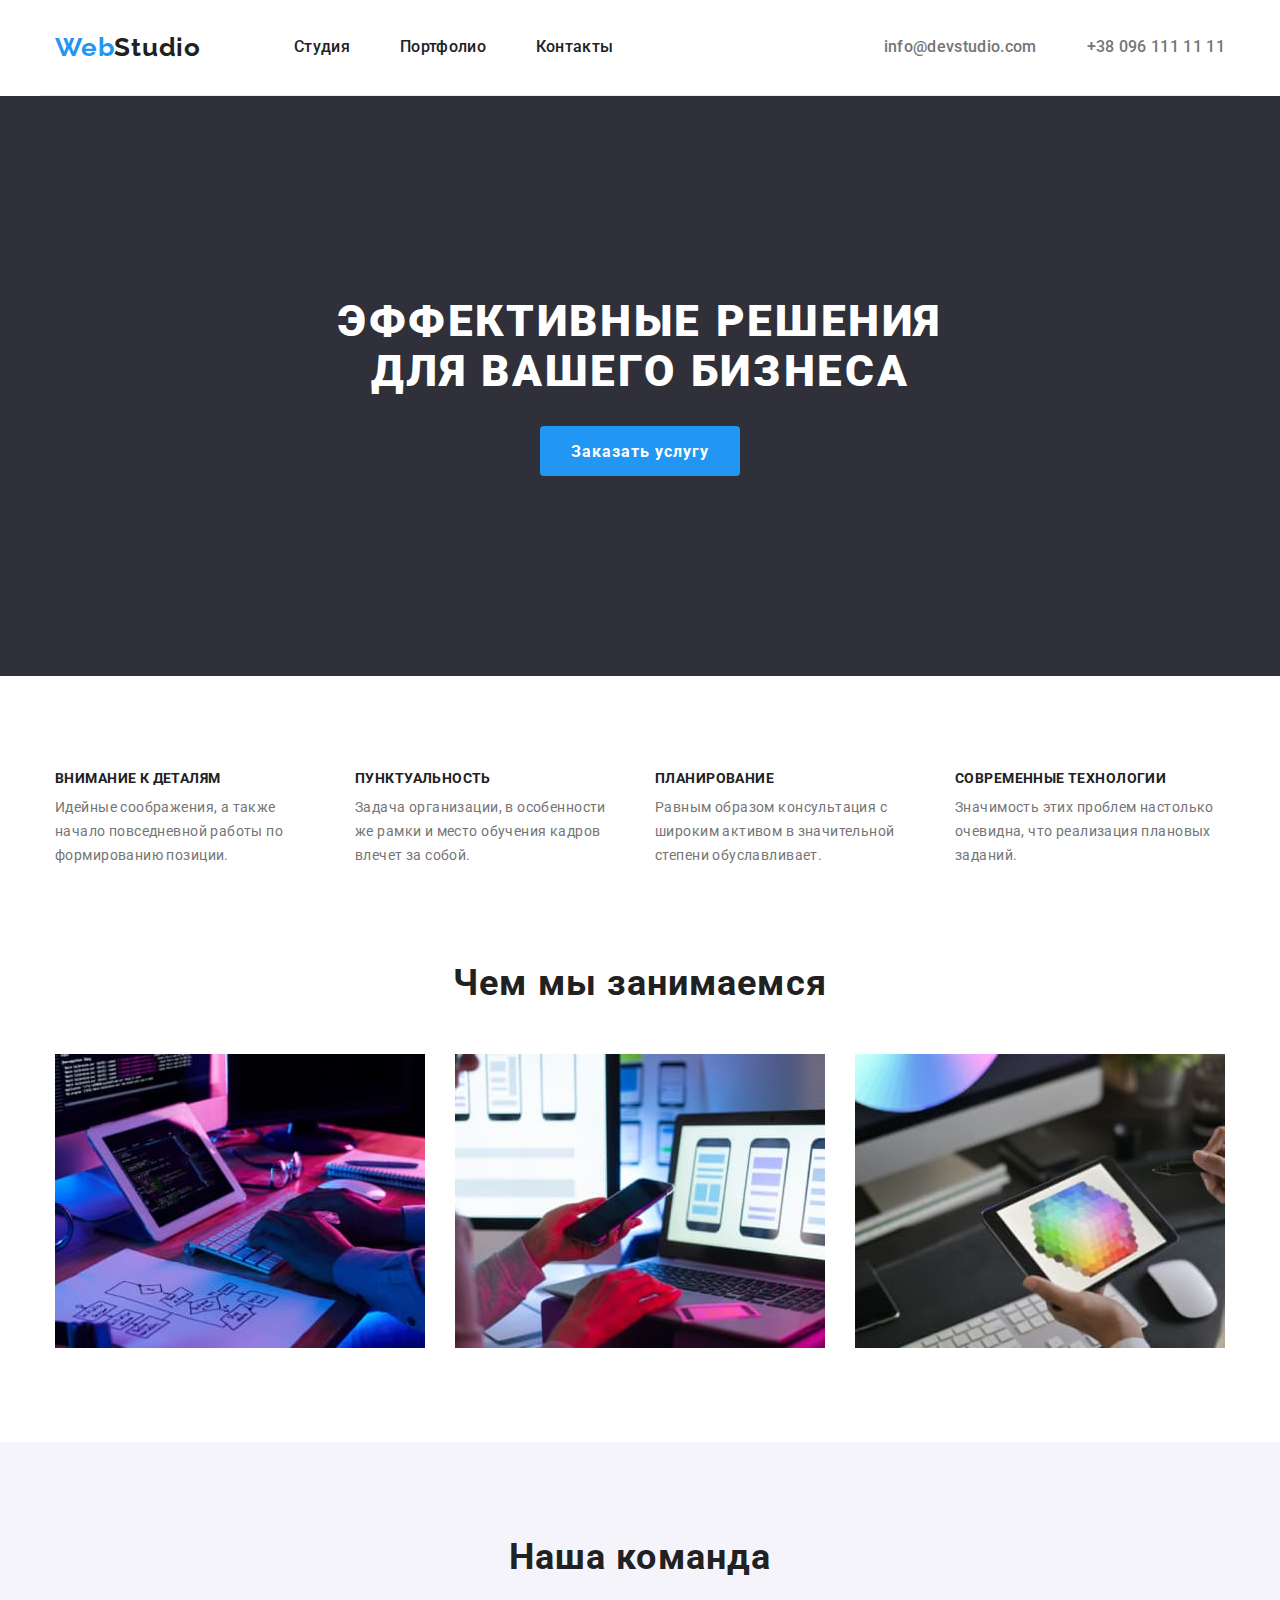
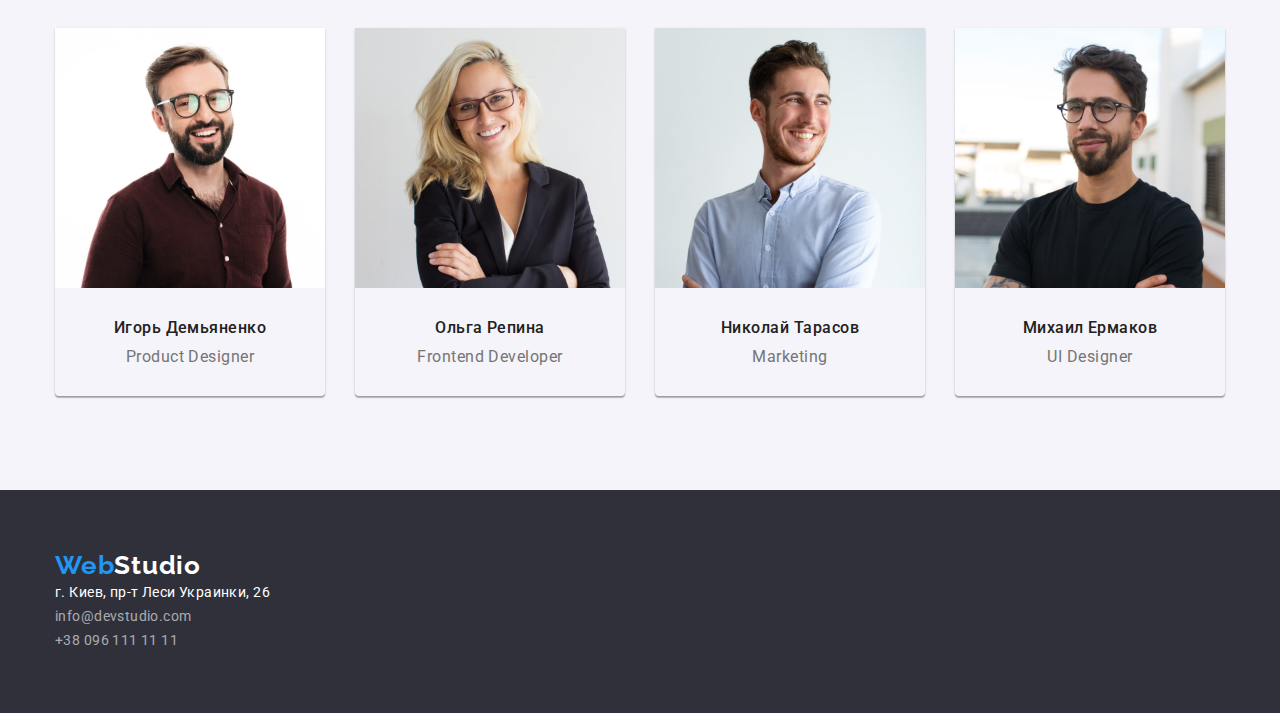
==== index.html @ 323608a8 "Initial commit" ====
<!DOCTYPE html>
<html lang="ru">
<head>
    <meta charset="UTF-8">
    <meta http-equiv="X-UA-Compatible" content="IE=edge">
    <meta name="viewport" content="width=device-width, initial-scale=1.0">
    <title>WebStudio</title>
    <!-- Fonts start -->
    <link rel="preconnect" href="https://fonts.googleapis.com">
    <link rel="preconnect" href="https://fonts.gstatic.com" crossorigin>
    <link href="https://fonts.googleapis.com/css2?family=Raleway:wght@700&family=Roboto:wght@400;500;700;900&display=swap"
    rel="stylesheet">
    <!-- Fonts end -->

    <!-- Normalize styles start -->
    <link rel="stylesheet" href="https://cdnjs.cloudflare.com/ajax/libs/modern-normalize/1.1.0/modern-normalize.min.css">
    <!-- Normalize styles end -->

    <!-- custom styles start -->
    <link rel="stylesheet" href="./css/styles.css">
    <!-- custom styles end -->
</head>
<body>
    <!-- Секція хедер -->
    <header class="page-header">
        <!-- Основна навігація по сайту -->
        <div class="header-container container">
            <nav class="header-nav">
                <a class="header-logo logo" href="" lang="en">Web<span class="header-logo-span">Studio</span></a>
                <ul class="header-list list">
                    <li class="header-list-item"><a class="header-link link" href="">Студия</a></li>
                    <li class="header-list-item"><a class="header-link link" href="./portfolio.html">Портфолио</a></li>
                    <li class="header-list-item"><a class="header-link link" href="">Контакты</a></li>
                </ul>
            </nav>
            <!-- Контактні дані -->
                <ul class="header-contact-list list">
                    <li class="header-contact-list-item"><a class="header-contact-link link" href="mailto:info@devstudio.com" lang="en">info@devstudio.com</a></li>
                    <li class="header-contact-list-item"><a class="header-contact-link link" href="tel:+380961111111">+38 096 111 11 11</a></li>
                </ul>
        </div>
    </header>

    <!-- Блок унікального контенту на сторінці -->
    <main>
        <!-- Секція герой -->
        <section class="hero">
            <div class="hero-container container">
                <h1 class="hero-title">Эффективные решения для вашего бизнеса</h1>
                <button class="hero-btn btn" type="button">Заказать услугу</button>
            </div>
        </section>
        <!-- Переваги -->
        <section class="benefits">
            <div class="benefits-container container">
                <h2 hidden>Преимущества</h2>
                <ul class="benefits-list benefits-set list">
                    <li class="benefits-list-item benefits-set-item">
                        <h3 class="benefits-list-item-title">Внимание к деталям</h3>
                        <p class="benefits-list-item-text">Идейные соображения, а также начало повседневной работы по формированию позиции.</p>
                    </li>
                    <li class="benefits-list-item benefits-set-item">
                        <h3 class="benefits-list-item-title">Пунктуальность</h3>
                        <p class="benefits-list-item-text">Задача организации, в особенности же рамки и место обучения кадров влечет за собой.</p>
                    </li>
                    <li class="benefits-list-item benefits-set-item">
                        <h3 class="benefits-list-item-title">Планирование</h3>
                        <p class="benefits-list-item-text">Равным образом консультация с широким активом в значительной степени обуславливает.</p>
                    </li>
                    <li class="benefits-list-item benefits-set-item"> 
                        <h3 class="benefits-list-item-title">Современные технологии</h3>
                        <p class="benefits-list-item-text">Значимость этих проблем настолько очевидна, что реализация плановых заданий.</p>
                    </li>
                </ul>
            </div>
        </section>
        <!-- Чим ми займаємось -->
        <section class="practice">
            <div class="practice-container container">
                <h2 class="practice-title section-title">Чем мы занимаемся</h2>
                <ul class="practice-list list">
                    <li class="practice-list-item"><img src="./images/hw-1/img-5.jpg" alt="Hands on the keyboard in front of the monitor" width="370" height="294"></li>
                    <li class="practice-list-item"><img src="./images/hw-1/img-2-2.jpg" alt="Hands near laptop with mobile phone in one hand" width="370" height="294"></li>
                    <li class="practice-list-item"><img src="./images/hw-1/img-3-2.jpg" alt="Tablet in hands" width="370" height="294"></li>
                </ul>
            </div>
        </section>
        <!-- Наша команда -->
        <section class="team">
            <div class="team-container container">
                <h2 class="team-title section-title">Наша команда</h2>
                <ul class="team-list team-set list">
                    <li class="team-list-item team-set-item">
                        <img src="./images/hw-1/img.jpg" alt="Игорь Демьяненко" width="270" height="260">
                        <h3 class="team-list-item-title">Игорь Демьяненко</h3>
                        <p class="team-list-item-text" lang="en">Product Designer</p>
                        <ul hidden>
                            <li><a href="" target="_blank" rel="noopener noreferrer" aria-label="instagram">Instagram</a></li>
                            <li><a href="" target="_blank" rel="noopener noreferrer" aria-label="twitter">Twitter</a></li>
                            <li><a href="" target="_blank" rel="noopener noreferrer" aria-label="facebook">Facebook</a></li>
                            <li><a href="" target="_blank" rel="noopener noreferrer" aria-label="linkedin">Linkedin</a></li>
                        </ul>
                    </li>
                    <li class="team-list-item team-set-item">
                        <img src="./images/hw-1/img-2.jpg" alt="Ольга Репина" width="270" height="260">
                        <h3 class="team-list-item-title">Ольга Репина</h3>
                        <p class="team-list-item-text" lang="en">Frontend Developer</p>
                        <ul hidden>
                            <li><a href="" target="_blank" rel="noopener noreferrer" aria-label="instagram">Instagram</a></li>
                            <li><a href="" target="_blank" rel="noopener noreferrer" aria-label="twitter">Twitter</a></li>
                            <li><a href="" target="_blank" rel="noopener noreferrer" aria-label="facebook">Facebook</a></li>
                            <li><a href="" target="_blank" rel="noopener noreferrer" aria-label="linkedin">Linkedin</a></li>
                        </ul>
                    </li>
                    <li class="team-list-item team-set-item">
                        <img src="./images/hw-1/img-3.jpg" alt="Николай Тарасов" width="270" height="260">
                        <h3 class="team-list-item-title">Николай Тарасов</h3>
                        <p class="team-list-item-text" lang="en">Marketing</p>
                        <ul hidden>
                            <li><a href="" target="_blank" rel="noopener noreferrer" aria-label="instagram">Instagram</a></li>
                            <li><a href="" target="_blank" rel="noopener noreferrer" aria-label="twitter">Twitter</a></li>
                            <li><a href="" target="_blank" rel="noopener noreferrer" aria-label="facebook">Facebook</a></li>
                            <li><a href="" target="_blank" rel="noopener noreferrer" aria-label="linkedin">Linkedin</a></li>
                        </ul>
                    </li>
                    <li class="team-list-item team-set-item">
                        <img src="./images/hw-1/img-4.jpg" alt="Михаил Ермаков" width="270" height="260">
                        <h3 class="team-list-item-title">Михаил Ермаков</h3>
                        <p class="team-list-item-text" lang="en">UI Designer</p>
                        <ul hidden>
                            <li><a href="" target="_blank" rel="noopener noreferrer" aria-label="instagram">Instagram</a></li>
                            <li><a href="" target="_blank" rel="noopener noreferrer" aria-label="twitter">Twitter</a></li>
                            <li><a href="" target="_blank" rel="noopener noreferrer" aria-label="facebook">Facebook</a></li>
                            <li><a href="" target="_blank" rel="noopener noreferrer" aria-label="linkedin">Linkedin</a></li>
                        </ul>
                    </li>
                </ul>
            </div>
        </section>
    </main>
    <!--Секція футер-->
    <footer class="footer">
        <div class="footer-container container">
            <a class="footer-logo logo" href="" lang="en">Web<span class="footer-logo-span">Studio</span></a>
            <address class="footer-address">
                <ul class="footer-address-list list">
                    <li class="footer-address-list-item"><a class="footer-address-link link">г. Киев, пр-т Леси Украинки, 26</a></li>
                    <li class="footer-address-list-item"><a class="footer-link link" href="mailto:info@devstudio.com" lang="en">info@devstudio.com</a></li>
                    <li class="footer-address-list-item"><a class="footer-link link" href="tel:+380961111111">+38 096 111 11 11</a></li>
                </ul>
            </address>
        </div>
    </footer>
</body>
</html>
---- css/styles.css ----
:root {
    /* fonts */
        --main-font: "Roboto";
        --secondary-font: "Raleway";
    /* text colors */
        --accent-txt-cl: #2196F3;
        --secondary-accent-txt-cl: #FFFFFF;
        --main-txt-cl: #212121;
        --secondary-txt-cl: #757575;
    /* bg-colors */
        --main-bg-cl: #FFFFFF;
        --secondary-bg-cl: #2F303A;
        --accent-bg-cl: #2196F3;
        --secondary-accent-bg-cl: #F5F4FA;
    /* others */
        --portfolio-items: 3;
        --portfolio-gap: 30px;
        --team-items: 4;
        --team-gap: 30px;
        --benefits-items: 4;
        --benefits-gap: 30px;
}

/* reset */
h1,
h2,
h3,
h4,
p {
    margin: 0;
}

img {
    display: block;
    max-width: 100%;
    height: auto;
}

/* body */
body {
    font-family: var(--main-font), sans-serif;
    color: var(--main-txt-cl);
    margin: 0;
}

.container {
    width: 1200px;
    padding-left: 15px;
    padding-right: 15px;
    margin-left: auto;
    margin-right: auto;
}

.section {
    padding-top: 94px;
    padding-bottom: 94px;
}

/* lists */
.list {
    list-style-type: none;
    text-decoration: none;
    margin: 0;
    padding: 0;
}

/* links */
.link {
    text-decoration: none;
}

/* buttons */
.btn {
    cursor: pointer;
}

/* section titles */
.section-title {
    font-weight: 700;
    font-size: 36px;
    line-height: 1.17;
    text-align: center;
    letter-spacing: 0.03em;
    color: var(--main-txt-cl);
}

/* header */
.page-header {
    background-color: var(--main-bg-cl)
}

.header-container {
    display: flex;
    justify-content: space-between;
    flex-direction: row;
    align-items: center;
    border-bottom: 1px solid #ECECEC;
}

.header-nav {
    display: flex;
    flex-direction: row;
    align-items: center;
    padding-top: 32px;
    padding-bottom: 32px;
}

.header-logo {
    margin-right: 93px;
}

.logo {
    font-family: var(--secondary-font);
    font-weight: 700;
    font-size: 26px;
    line-height: 1.19;
    letter-spacing: 0.03em;
    color: var(--accent-txt-cl);
    text-decoration: none;
}

.header-logo-span {
    color: var(--main-txt-cl);
    text-decoration: none;
}

.header-list {
    display: flex;
    flex-direction: row;
    align-items: center;
}

.header-list, .list {}

.header-list-item {
    margin-right: 50px;
}

.header-list-item:last-child {
    margin-right: 0;
}

.header-link {
    width: 122px;
    height: 16px;
    left: 1263px;
    top: 32px;
    font-weight: 500;
    line-height: 1.14;
    letter-spacing: 0.02em;
    color: var(--main-txt-cl);
}

     
.header-link:hover,
.header-link:focus {
    color: var(--accent-txt-cl);
}

.header-contact-list {
    display: flex;
    flex-direction: row;
    align-items: center;
}

.header-contact-list, .list {}

.header-contact-link {
    width: 122px;
    height: 16px;
    left: 1263px;
    top: 32px;
    font-weight: 500;
    line-height: 1.14;
    letter-spacing: 0.02em;
    color: var(--secondary-txt-cl);
}

.header-contact-link:hover,
.header-contact-link:focus {
    color: var(--accent-txt-cl);
}

.header-contact-list-item:not(:last-child) {
    margin-right: 50px;
}

/* hero*/
.hero {
    background-color: var(--secondary-bg-cl);
}

.hero-container {
    display: flex;
    justify-content: center;
    align-items: center;
    flex-direction: column;
    padding-top: 200px;
    padding-bottom: 200px;
}

.hero-title {
    width: 696px;
    font-weight: 900;
    font-size: 44px;
    line-height: 1.14;
    text-align: center;
    letter-spacing: 0.06em;
    text-transform: uppercase;
    color: var(--secondary-accent-txt-cl);
    margin-bottom: 30px;
}

.hero-btn {
    font-weight: 700;
    font-size: 16px;
    line-height: 1.19;
    letter-spacing: 0.06em;
    text-align: center;
    color: var(--secondary-accent-txt-cl);
    background-color: var(--accent-bg-cl);
    width: 200px;
    height: 50px;
    border: none;
    border-radius: 4px;
}

.hero-btn:hover,
.hero-btn:focus {
    background-color: #188CE8;
}

/* benefits */
.benefits-list {
    display: flex;
    justify-content: space-between;
    align-items: center;
    flex-direction: row;
    padding-top: 94px;
    padding-bottom: 94px;
}

/* benefits-set start */
.benefits-set {
    margin: 0;
    display: flex;
    flex-wrap: wrap;
    margin-left: calc(-1 * var(--benefits-gap));
    margin-top: calc(-1 * var(--benefits-gap));
}

.benefits-set-item {
    flex-basis: calc(100% / var(--benefits-items) - var(--benefits-gap));
    margin-left: var(--benefits-gap);
    margin-top: var(--benefits-gap);
}
/* benefits-set end */

.benefits-list-item-title {
    font-weight: 700;
    font-size: 14px;
    line-height: 1.14x;
    letter-spacing: 0.03em;
    text-transform: uppercase;
    color: var(--main-txt-cl);
    margin-bottom: 10px;
}

.benefits-list-item-text {
    font-weight: 400;
    font-size: 14px;
    line-height: 1.71;
    letter-spacing: 0.03em;
    color: var(--secondary-txt-cl);
}

/* practice */
.practice-container {
    padding-bottom: 94px;
}

.practice-title {
    justify-content: center;
    align-items: flex-start;
    margin-bottom: 50px;
}

.practice-list {
    display: flex;
    justify-content: space-between;
    align-items: center;
    flex-direction: row;
}

/* team */
.team-container {
    padding-top: 94px;
    padding-bottom: 94px;
}
.team {
    background-color: var(--secondary-accent-bg-cl);
}

.team-title {
    margin-bottom: 50px;
}

/* team-set start */
.team-set {
    padding: 0;
    margin: 0;
    display: flex;
    flex-wrap: wrap;
   gap: var(--team-gap);
}

.team-set-item {
    flex-basis: calc(100% / var(--team-gap) * 3) / var(--team-items));
}
/* team-set end */

.team-list-item {
    padding-bottom: 30px;
    box-shadow: 0px 1px 3px rgba(0, 0, 0, 0.12), 0px 1px 1px rgba(0, 0, 0, 0.14), 0px 2px 1px rgba(0, 0, 0, 0.2);
    border-radius: 0px 0px 4px 4px;
}

.team-list-item-title {
    font-weight: 500;
    font-size: 16px;
    line-height: 1.19;
    text-align: center;
    letter-spacing: 0.03em;
    color: var(--main-txt-cl);
    margin-top: 30px;
    margin-bottom: 10px;
}

.team-list-item-text {
    font-weight: 400;
    font-size: 16px;
    line-height: 1.19;
    text-align: center;
    letter-spacing: 0.03em;
    color: var(--secondary-txt-cl);
}

/* portfolio */
.portfolio {
    background-color: var(--main-bg-cl);
}

.portfolio-container {
    padding-top: 94px;
    padding-bottom: 94px;
}

.portfolio-filter-list { 
    display: flex;
    justify-content: center;
    flex-direction: row;
    margin-bottom: 50px;
}

.portfolio-filter-list, .list {} 

.portfolio-filter-list-item {
    margin-right: 8px;
}

.portfolio-filter-list-item:last-child {
    margin-right: 0;
}

.portfolio-filter-btn {
    font-weight: 500;
    font-size: 16px;
    line-height: 26px;
    letter-spacing: 0.03em;
    text-align: center;
    color: var(--main-txt-cl);
    background-color: var(--secondary-accent-bg-cl);
    border: none;
    border-radius: 4px;
    padding: 6px 22px;
}

.portfolio-filter-btn:hover,
.portfolio-filter-btn:focus {
    color: var(--secondary-accent-txt-cl);
    background-color: var(--accent-bg-cl);
}

/* portfolio-list-set start */
.card-set {
    padding: 0;
    margin: 0;
    display: flex;
    flex-wrap: wrap;
    gap: var(--portfolio-gap);
}

.card-set-item {
    flex-basis: calc((100% - var(--portfolio-gap) * 2) / var(--portfolio-items));
}
/* portfolio-list-set end */

.portfolio-list-item {
    display: flex;
    flex-direction: column;
    border: 1px solid #EEEEEE;
}

.portfolio-list-item-info {
    margin: 20px 24px;
}

.portfolio-list-item-title {
    font-weight: 700;
    font-size: 18px;
    line-height: 2;
    letter-spacing: 0.06em;
    color: var(--main-txt-cl);
}

.portfolio-list-item-text {
    font-weight: 400;
    font-size: 16px;
    line-height: 1.88;
    letter-spacing: 0.03em;
    color: var(--secondary-txt-cl);
}

/* footer */
.footer {
    background-color: var(--secondary-bg-cl);
}

.footer-container {
    display: flex;
    flex-direction: column;
    padding-top: 60px;
    padding-bottom: 60px;
}

.footer-logo {}

.footer-logo-span {
    color: var(--secondary-accent-txt-cl);
}

.footer-address {
    font-style: normal;
}

.footer-address-list, .list {}

.footer-address-list-item {}

.footer-address-link {
    font-weight: 400;
    font-size: 14px;
    line-height: 1.71;
    letter-spacing: 0.03em;
    color: var(--secondary-accent-txt-cl);
}

.footer-link {
    font-weight: 400;
    font-size: 14px;
    line-height: 1.71;
    letter-spacing: 0.03em;
    color: rgba(255, 255, 255, 0.6);
}

.footer-address-link:hover,
.footer-address-linknk:focus {
    color: var(--accent-txt-cl);
}

.footer-link:hover,
.footer-link:focus {
    color: var(--accent-txt-cl);
}
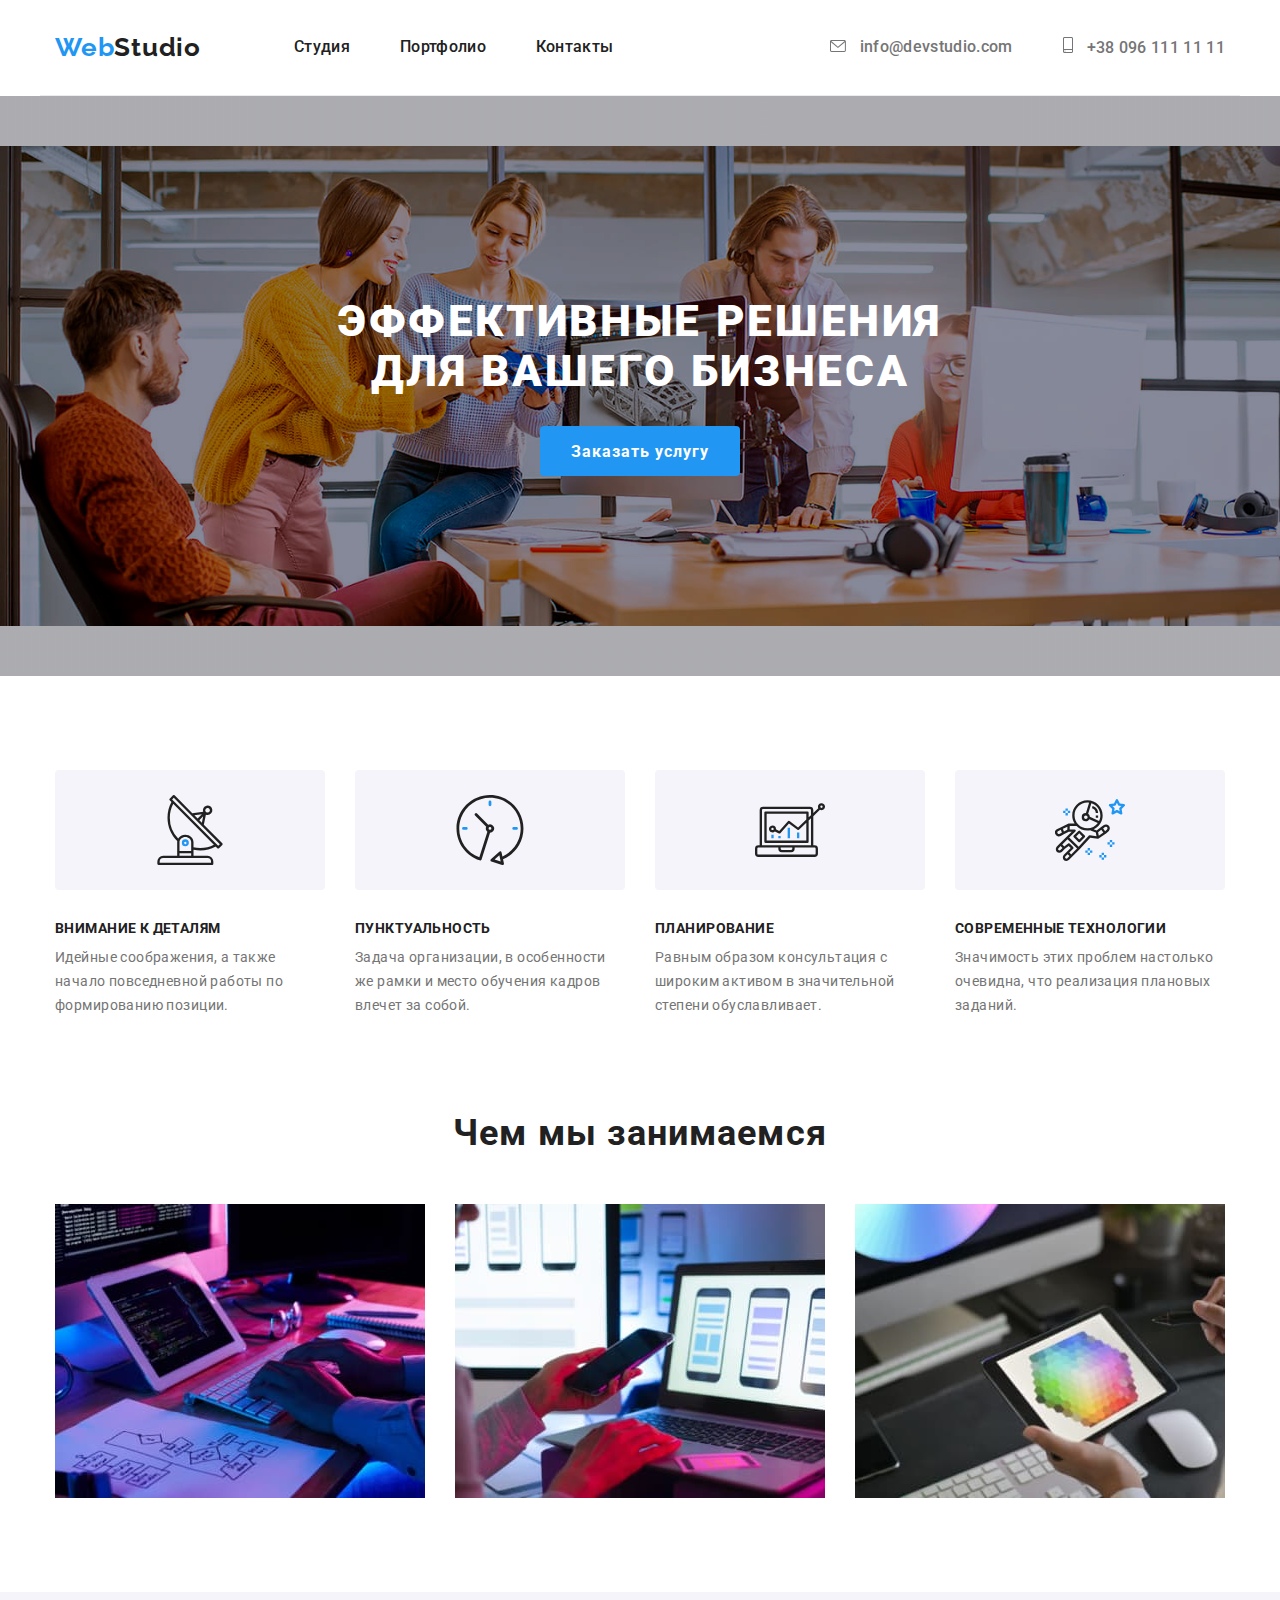
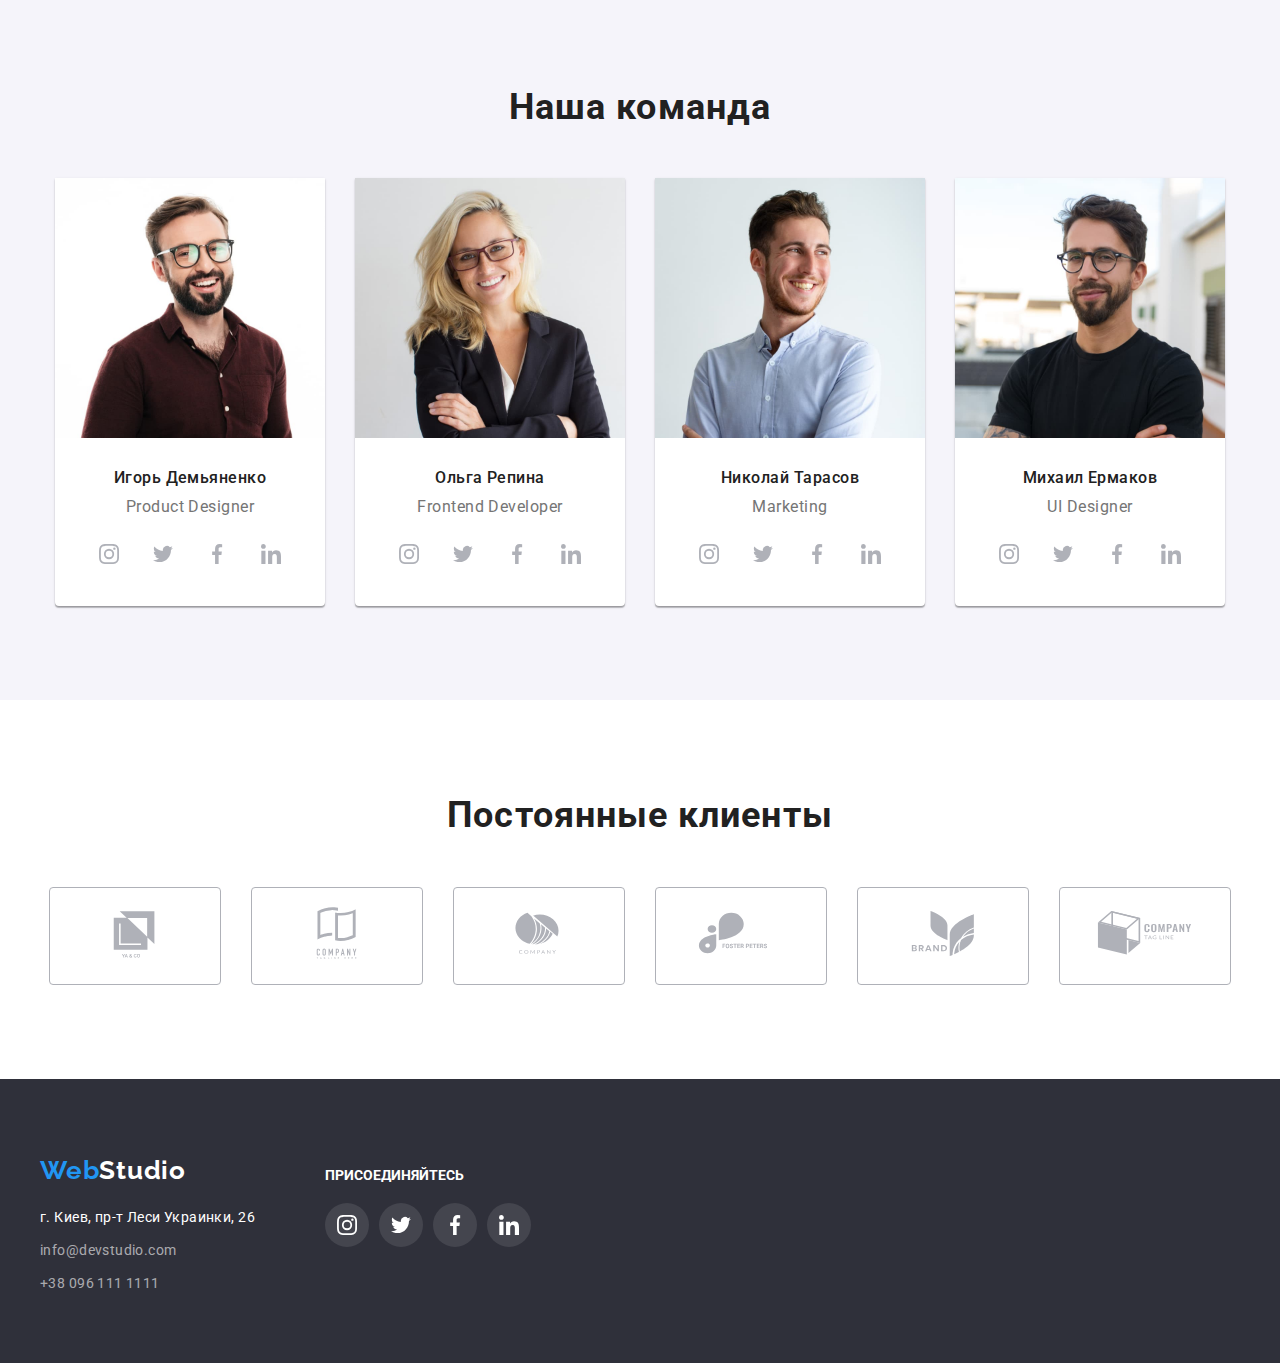
==== commit 21bc1a8a: "Added markup and design of icons and decorative effects according to hw-4" ====
--- a/index.html
+++ b/index.html
@@ -35,8 +35,20 @@
             </nav>
             <!-- Контактні дані -->
                 <ul class="header-contact-list list">
-                    <li class="header-contact-list-item"><a class="header-contact-link link" href="mailto:info@devstudio.com" lang="en">info@devstudio.com</a></li>
-                    <li class="header-contact-list-item"><a class="header-contact-link link" href="tel:+380961111111">+38 096 111 11 11</a></li>
+                    <li class="header-contact-list-item">
+                        <div class="header-contact-list-item-info">
+                            <svg class="header-icon" width="16" height="12"><use href="./images/icons.svg#icon-envelope"></use></svg>
+                            <a class="header-contact-link link" href="mailto:info@devstudio.com" lang="en">info@devstudio.com</a>
+                        </div>
+                    </li>
+                    <li class="header-contact-list-item">
+                        <div class="header-contact-list-item-info">
+                            <svg class="header-icon" width="10" height="16">
+                                <use href="./images/icons.svg#icon-smartphone"></use>
+                            </svg>
+                            <a class="header-contact-link link" href="tel:+380961111111">+38 096 111 11 11</a>
+                        </div>
+                    </li>
                 </ul>
         </div>
     </header>
@@ -56,18 +68,38 @@
                 <h2 hidden>Преимущества</h2>
                 <ul class="benefits-list benefits-set list">
                     <li class="benefits-list-item benefits-set-item">
+                        <div class="benefits-icon-container">
+                            <svg class="benefits-icon" width="70" height="70">
+                                <use href="./images/icons.svg#icon-antenna"></use>
+                            </svg>
+                        </div>
                         <h3 class="benefits-list-item-title">Внимание к деталям</h3>
                         <p class="benefits-list-item-text">Идейные соображения, а также начало повседневной работы по формированию позиции.</p>
                     </li>
                     <li class="benefits-list-item benefits-set-item">
+                        <div class="benefits-icon-container">
+                            <svg class="benefits-icon" width="70" height="70">
+                                <use href="./images/icons.svg#icon-clock"></use>
+                            </svg>
+                        </div>
                         <h3 class="benefits-list-item-title">Пунктуальность</h3>
                         <p class="benefits-list-item-text">Задача организации, в особенности же рамки и место обучения кадров влечет за собой.</p>
                     </li>
                     <li class="benefits-list-item benefits-set-item">
+                        <div class="benefits-icon-container">
+                            <svg class="benefits-icon" width="70" height="70">
+                                <use href="./images/icons.svg#icon-diagram"></use>
+                            </svg>
+                        </div>
                         <h3 class="benefits-list-item-title">Планирование</h3>
                         <p class="benefits-list-item-text">Равным образом консультация с широким активом в значительной степени обуславливает.</p>
                     </li>
                     <li class="benefits-list-item benefits-set-item"> 
+                        <div class="benefits-icon-container">
+                            <svg class="benefits-icon" width="70" height="70">
+                                <use href="./images/icons.svg#icon-astronaut"></use>
+                            </svg>
+                        </div>
                         <h3 class="benefits-list-item-title">Современные технологии</h3>
                         <p class="benefits-list-item-text">Значимость этих проблем настолько очевидна, что реализация плановых заданий.</p>
                     </li>
@@ -94,45 +126,211 @@
                         <img src="./images/hw-1/img.jpg" alt="Игорь Демьяненко" width="270" height="260">
                         <h3 class="team-list-item-title">Игорь Демьяненко</h3>
                         <p class="team-list-item-text" lang="en">Product Designer</p>
-                        <ul hidden>
-                            <li><a href="" target="_blank" rel="noopener noreferrer" aria-label="instagram">Instagram</a></li>
-                            <li><a href="" target="_blank" rel="noopener noreferrer" aria-label="twitter">Twitter</a></li>
-                            <li><a href="" target="_blank" rel="noopener noreferrer" aria-label="facebook">Facebook</a></li>
-                            <li><a href="" target="_blank" rel="noopener noreferrer" aria-label="linkedin">Linkedin</a></li>
+                        <ul class="team-social-link-list list">
+                            <li class="team-social-link-list-item">
+                                <div class="team-social-link-icon-container">
+                                    <a class="team-social-link link" href="">
+                                        <svg class="team-social-link-icon" width="20" height="20">
+                                            <use href="./images/icons.svg#icon-instagram"></use>
+                                        </svg>
+                                    </a>
+                                </div>
+                            </li>
+                            <li class="team-social-link-list-item">
+                                <div class="team-social-link-icon-container">
+                                    <a class="team-social-link link" href="">
+                                        <svg class="team-social-link-icon" width="20" height="20">
+                                            <use href="./images/icons.svg#icon-twitter"></use>
+                                        </svg>
+                                    </a>
+                                </div>
+                            </li>
+                            <li class="team-social-link-list-item">
+                                <div class="team-social-link-icon-container">
+                                    <a class="team-social-link link" href="">
+                                        <svg class="team-social-link-icon" width="20" height="20">
+                                            <use href="./images/icons.svg#icon-facebook"></use>
+                                        </svg>
+                                    </a>
+                                </div>
+                            </li>
+                            <li class="team-social-link-list-item">
+                                <div class="team-social-link-icon-container">
+                                    <a class="team-social-link link" href="">
+                                        <svg class="team-social-link-icon" width="20" height="20">
+                                            <use href="./images/icons.svg#icon-linkedin"></use>
+                                        </svg>
+                                    </a>
+                                </div>
+                            </li>
                         </ul>
                     </li>
                     <li class="team-list-item team-set-item">
                         <img src="./images/hw-1/img-2.jpg" alt="Ольга Репина" width="270" height="260">
                         <h3 class="team-list-item-title">Ольга Репина</h3>
                         <p class="team-list-item-text" lang="en">Frontend Developer</p>
-                        <ul hidden>
-                            <li><a href="" target="_blank" rel="noopener noreferrer" aria-label="instagram">Instagram</a></li>
-                            <li><a href="" target="_blank" rel="noopener noreferrer" aria-label="twitter">Twitter</a></li>
-                            <li><a href="" target="_blank" rel="noopener noreferrer" aria-label="facebook">Facebook</a></li>
-                            <li><a href="" target="_blank" rel="noopener noreferrer" aria-label="linkedin">Linkedin</a></li>
+                        <ul class="team-social-link-list list">
+                            <li class="team-social-link-list-item">
+                                <div class="team-social-link-icon-container">
+                                    <a class="team-social-link link" href="">
+                                        <svg class="team-social-link-icon" width="20" height="20">
+                                            <use href="./images/icons.svg#icon-instagram"></use>
+                                        </svg>
+                                    </a>
+                                </div>
+                            </li>
+                            <li class="team-social-link-list-item">
+                                <div class="team-social-link-icon-container">
+                                    <a class="team-social-link link" href="">
+                                        <svg class="team-social-link-icon" width="20" height="20">
+                                            <use href="./images/icons.svg#icon-twitter"></use>
+                                        </svg>
+                                    </a>
+                                </div>
+                            </li>
+                            <li class="team-social-link-list-item">
+                                <div class="team-social-link-icon-container">
+                                    <a class="team-social-link link" href="">
+                                        <svg class="team-social-link-icon" width="20" height="20">
+                                            <use href="./images/icons.svg#icon-facebook"></use>
+                                        </svg>
+                                    </a>
+                                </div>
+                            </li>
+                            <li class="team-social-link-list-item">
+                                <div class="team-social-link-icon-container">
+                                    <a class="team-social-link link" href="">
+                                        <svg class="team-social-link-icon" width="20" height="20">
+                                            <use href="./images/icons.svg#icon-linkedin"></use>
+                                        </svg>
+                                    </a>
+                                </div>
+                            </li>
                         </ul>
                     </li>
                     <li class="team-list-item team-set-item">
                         <img src="./images/hw-1/img-3.jpg" alt="Николай Тарасов" width="270" height="260">
                         <h3 class="team-list-item-title">Николай Тарасов</h3>
                         <p class="team-list-item-text" lang="en">Marketing</p>
-                        <ul hidden>
-                            <li><a href="" target="_blank" rel="noopener noreferrer" aria-label="instagram">Instagram</a></li>
-                            <li><a href="" target="_blank" rel="noopener noreferrer" aria-label="twitter">Twitter</a></li>
-                            <li><a href="" target="_blank" rel="noopener noreferrer" aria-label="facebook">Facebook</a></li>
-                            <li><a href="" target="_blank" rel="noopener noreferrer" aria-label="linkedin">Linkedin</a></li>
+                        <ul class="team-social-link-list list">
+                            <li class="team-social-link-list-item">
+                                <div class="team-social-link-icon-container">
+                                    <a class="team-social-link link" href="">
+                                        <svg class="team-social-link-icon" width="20" height="20">
+                                            <use href="./images/icons.svg#icon-instagram"></use>
+                                        </svg>
+                                    </a>
+                                </div>
+                            </li>
+                            <li class="team-social-link-list-item">
+                                <div class="team-social-link-icon-container">
+                                    <a class="team-social-link link" href="">
+                                        <svg class="team-social-link-icon" width="20" height="20">
+                                            <use href="./images/icons.svg#icon-twitter"></use>
+                                        </svg>
+                                    </a>
+                                </div>
+                            </li>
+                            <li class="team-social-link-list-item">
+                                <div class="team-social-link-icon-container">
+                                    <a class="team-social-link link" href="">
+                                        <svg class="team-social-link-icon" width="20" height="20">
+                                            <use href="./images/icons.svg#icon-facebook"></use>
+                                        </svg>
+                                    </a>
+                                </div>
+                            </li>
+                            <li class="team-social-link-list-item">
+                                <div class="team-social-link-icon-container">
+                                    <a class="team-social-link link" href="">
+                                        <svg class="team-social-link-icon" width="20" height="20">
+                                            <use href="./images/icons.svg#icon-linkedin"></use>
+                                        </svg>
+                                    </a>
+                                </div>
+                            </li>
                         </ul>
                     </li>
                     <li class="team-list-item team-set-item">
                         <img src="./images/hw-1/img-4.jpg" alt="Михаил Ермаков" width="270" height="260">
                         <h3 class="team-list-item-title">Михаил Ермаков</h3>
                         <p class="team-list-item-text" lang="en">UI Designer</p>
-                        <ul hidden>
-                            <li><a href="" target="_blank" rel="noopener noreferrer" aria-label="instagram">Instagram</a></li>
-                            <li><a href="" target="_blank" rel="noopener noreferrer" aria-label="twitter">Twitter</a></li>
-                            <li><a href="" target="_blank" rel="noopener noreferrer" aria-label="facebook">Facebook</a></li>
-                            <li><a href="" target="_blank" rel="noopener noreferrer" aria-label="linkedin">Linkedin</a></li>
-                        </ul>
+                        <ul class="team-social-link-list list">
+                            <li class="team-social-link-list-item">
+                                <div class="team-social-link-icon-container">
+                                    <a class="team-social-link link" href="">
+                                        <svg class="team-social-link-icon" width="20" height="20">
+                                            <use href="./images/icons.svg#icon-instagram"></use>
+                                        </svg>
+                                    </a>
+                                </div>
+                            </li>
+                            <li class="team-social-link-list-item">
+                                <div class="team-social-link-icon-container">
+                                    <a class="team-social-link link" href="">
+                                        <svg class="team-social-link-icon" width="20" height="20">
+                                            <use href="./images/icons.svg#icon-twitter"></use>
+                                        </svg>
+                                    </a>
+                                </div>
+                            </li>
+                            <li class="team-social-link-list-item">
+                                <div class="team-social-link-icon-container">
+                                    <a class="team-social-link link" href="">
+                                        <svg class="team-social-link-icon" width="20" height="20">
+                                            <use href="./images/icons.svg#icon-facebook"></use>
+                                        </svg>
+                                    </a>
+                                </div>
+                            </li>
+                            <li class="team-social-link-list-item">
+                                <div class="team-social-link-icon-container">
+                                    <a class="team-social-link link" href="">
+                                        <svg class="team-social-link-icon" width="20" height="20">
+                                            <use href="./images/icons.svg#icon-linkedin"></use>
+                                        </svg>
+                                    </a>
+                                </div>
+                            </li>
+                        </ul>
+                    </li>
+                </ul>
+            </div>
+        </section>
+        <!-- Постійні клієнти -->
+        <section class="clients">
+            <div class="clients-container container">
+                <h2 class="clients-title section-title">Постоянные клиенты</h2>
+                <ul class="clients-list clients-set list">
+                    <li class="clients-list-item clients-set-item">
+                        <svg class="clients-icon" width="106" height="60">
+                            <use href="./images/icons.svg#icon-logo-client-1"></use>
+                        </svg>
+                    </li>
+                    <li class="clients-list-item clients-set-item">
+                        <svg class="clients-icon" width="106" height="60">
+                            <use href="./images/icons.svg#icon-logo-client-2"></use>
+                        </svg>
+                    </li>
+                    <li class="clients-list-item clients-set-item">
+                        <svg class="clients-icon" width="106" height="60">
+                            <use href="./images/icons.svg#icon-logo-client-3"></use>
+                        </svg>
+                    </li>
+                    <li class="clients-list-item clients-set-item">
+                        <svg class="clients-icon" width="106" height="60">
+                            <use href="./images/icons.svg#icon-logo-client-4"></use>
+                        </svg>
+                    </li>
+                    <li class="clients-list-item clients-set-item">
+                        <svg class="clients-icon" width="106" height="60">
+                            <use href="./images/icons.svg#icon-logo-client-5"></use>
+                        </svg>
+                    </li>
+                    <li class="clients-list-item clients-set-item">
+                        <svg class="clients-icon" width="106" height="60">
+                            <use href="./images/icons.svg#icon-logo-client-6"></use>
+                        </svg>
                     </li>
                 </ul>
             </div>
@@ -141,14 +339,59 @@
     <!--Секція футер-->
     <footer class="footer">
         <div class="footer-container container">
-            <a class="footer-logo logo" href="" lang="en">Web<span class="footer-logo-span">Studio</span></a>
-            <address class="footer-address">
-                <ul class="footer-address-list list">
-                    <li class="footer-address-list-item"><a class="footer-address-link link">г. Киев, пр-т Леси Украинки, 26</a></li>
-                    <li class="footer-address-list-item"><a class="footer-link link" href="mailto:info@devstudio.com" lang="en">info@devstudio.com</a></li>
-                    <li class="footer-address-list-item"><a class="footer-link link" href="tel:+380961111111">+38 096 111 11 11</a></li>
-                </ul>
-            </address>
+            <ul class="footer-list">
+                <li class="footer-contact-container">
+                    <a class="footer-logo logo" href="" lang="en">Web<span class="footer-logo-span">Studio</span></a>
+                    <address class="footer-address">
+                        <ul class="footer-address-list list">
+                            <li class="footer-address-list-item"><a class="footer-address-link link">г. Киев, пр-т Леси Украинки, 26</a></li>
+                            <li class="footer-address-list-item"><a class="footer-link link" href="mailto:info@devstudio.com" lang="en">info@devstudio.com</a></li>
+                            <li class="footer-address-list-item"><a class="footer-link link" href="tel:+380961111111">+38 096 111 1111</a></li>
+                        </ul>
+                    </address>
+                </li>
+                <li class="footer-social-link-container">
+                    <h3 class="footer-social-link-title">присоединяйтесь</h3>
+                    <ul class="footer-social-link-list list">
+                        <li class="footer-social-link-list-item">
+                            <div class="footer-social-link-icon-container">
+                                <a class="footer-social-link link" href="">
+                                    <svg class="footer-social-link-icon" width="20" height="20">
+                                        <use href="./images/icons.svg#icon-instagram"></use>
+                                    </svg>
+                                </a>
+                            </div>
+                        </li>   
+                        <li class="footer-social-link-list-item">
+                            <div class="footer-social-link-icon-container">
+                                <a class="footer-social-link link" href="">
+                                    <svg class="footer-social-link-icon" width="20" height="20">
+                                        <use href="./images/icons.svg#icon-twitter"></use>
+                                    </svg>
+                                </a>
+                            </div>
+                        </li>
+                        <li class="footer-social-link-list-item">
+                            <div class="footer-social-link-icon-container">
+                                <a class="footer-social-link link" href="">
+                                    <svg class="footer-social-link-icon" width="20" height="20">
+                                        <use href="./images/icons.svg#icon-facebook"></use>
+                                    </svg>
+                                </a>
+                            </div>
+                        </li>
+                        <li class="footer-social-link-list-item">
+                            <div class="footer-social-link-icon-container">
+                                <a class="footer-social-link link" href="">
+                                    <svg class="footer-social-link-icon" width="20" height="20">
+                                        <use href="./images/icons.svg#icon-linkedin"></use>
+                                    </svg>
+                                </a>
+                            </div>
+                        </li>
+                    </ul>
+                </li>
+            </ul>
         </div>
     </footer>
 </body>
--- a/css/styles.css
+++ b/css/styles.css
@@ -12,6 +12,11 @@
         --secondary-bg-cl: #2F303A;
         --accent-bg-cl: #2196F3;
         --secondary-accent-bg-cl: #F5F4FA;
+    /* logo-icons */
+        --logo-icons-main-cl: #AFB1B8;
+        --logo-icons-accent-cl: #2196F3;
+        --logo-icons-secondary-accent-cl: #FFFFFF;
+
     /* others */
         --portfolio-items: 3;
         --portfolio-gap: 30px;
@@ -19,6 +24,8 @@
         --team-gap: 30px;
         --benefits-items: 4;
         --benefits-gap: 30px;
+        --clients-gap: 30px;
+        --clients-items: 6;
 }
 
 /* reset */
@@ -151,7 +158,6 @@
     color: var(--main-txt-cl);
 }
 
-     
 .header-link:hover,
 .header-link:focus {
     color: var(--accent-txt-cl);
@@ -185,9 +191,23 @@
     margin-right: 50px;
 }
 
+.header-icon {
+    margin-right: 10px;
+    fill: var(--secondary-txt-cl);
+}
+
+.header-icon:hover,
+.header-icon:focus {
+    fill: var(--accent-txt-cl);
+}
+
 /* hero*/
 .hero {
-    background-color: var(--secondary-bg-cl);
+    max-width: 1600px;
+    background-image: url(../images/Img.svg), linear-gradient(to right, rgba(47, 48, 58, 0.4),rgba(47, 48, 58, 0.4));
+    background-repeat: no-repeat;
+    background-position: center;
+    background-size: contain;
 }
 
 .hero-container {
@@ -256,6 +276,17 @@
 }
 /* benefits-set end */
 
+.benefits-icon-container {
+    display: flex;
+    width: 270px;
+    height: 120px;
+    justify-content: center;
+    align-items: center;
+    margin-bottom: 30px;
+    background: #F5F4FA;
+    border-radius: 4px;
+}
+
 .benefits-list-item-title {
     font-weight: 700;
     font-size: 14px;
@@ -297,6 +328,7 @@
     padding-top: 94px;
     padding-bottom: 94px;
 }
+
 .team {
     background-color: var(--secondary-accent-bg-cl);
 }
@@ -311,11 +343,12 @@
     margin: 0;
     display: flex;
     flex-wrap: wrap;
-   gap: var(--team-gap);
+    gap: var(--team-gap);
 }
 
 .team-set-item {
     flex-basis: calc(100% / var(--team-gap) * 3) / var(--team-items));
+    background-color: var(--main-bg-cl);
 }
 /* team-set end */
 
@@ -345,6 +378,89 @@
     color: var(--secondary-txt-cl);
 }
 
+.team-social-link-list {
+    display: flex;
+    flex-direction: row;
+    justify-content: center;
+    margin-top: 16px;
+}
+
+.team-social-link-list-item {
+    margin-right: 10px;
+}
+
+.team-social-link-list-item:last-child {
+    margin-right: 0;
+}
+
+.team-social-link-icon-container {
+    width: 44px;
+    height: 44px;
+    background-color: var(--main-bg-cl);
+    border-radius: 50%;
+}
+
+.team-social-link-icon-container:hover,
+.team-social-link-icon-container:focus {
+    background-color: var(--logo-icons-accent-cl);
+}
+
+.team-social-link-icon {
+    fill: var(--logo-icons-main-cl);
+    margin: 12px;
+}
+
+.team-social-link-icon:hover,
+.team-social-link-icon:focus {
+    fill: var(--logo-icons-secondary-accent-cl);
+}
+
+/* clients */
+.clients-container {
+    padding-top: 94px;
+    padding-bottom: 94px;
+}
+
+.clients-title {
+    justify-content: center;
+    align-items: flex-start;
+    margin-bottom: 50px;
+}
+
+.clients-list {
+    display: flex;
+    justify-content: center;
+    flex-direction: row;
+}
+
+.clients-list-item {
+    margin-right: 30px;
+}
+
+.clients-list-item:last-child {
+    margin-right: 0;
+}
+
+.clients-icon {
+    fill: var(--logo-icons-main-cl);
+}
+
+.clients-icon:hover,
+.clients-icon:focus {
+    fill: var(--logo-icons-accent-cl);
+}
+
+.clients-list-item {
+    padding: 16px 32px;
+    border: 1px solid var(--logo-icons-main-cl);
+    border-radius: 4px;
+}
+
+.clients-list-item:hover,
+.clients-list-item:focus {
+    border: 1px solid var(--logo-icons-accent-cl);
+}
+
 /* portfolio */
 .portfolio {
     background-color: var(--main-bg-cl);
@@ -370,6 +486,12 @@
 
 .portfolio-filter-list-item:last-child {
     margin-right: 0;
+}
+
+.portfolio-filter-list-item:hover,
+.portfolio-filter-list-item:focus {
+    box-shadow: 0px 3px 1px rgba(0, 0, 0, 0.1), 0px 1px 2px rgba(0, 0, 0, 0.08), 0px 2px 2px rgba(0, 0, 0, 0.12);
+    border-radius: 4px;
 }
 
 .portfolio-filter-btn {
@@ -409,6 +531,11 @@
     display: flex;
     flex-direction: column;
     border: 1px solid #EEEEEE;
+}
+
+.portfolio-list-item:hover,
+.portfolio-list-item:focus {
+    box-shadow: 0px 1px 1px rgba(0, 0, 0, 0.12), 0px 4px 4px rgba(0, 0, 0, 0.06), 1px 4px 6px rgba(0, 0, 0, 0.16);
 }
 
 .portfolio-list-item-info {
@@ -438,9 +565,21 @@
 
 .footer-container {
     display: flex;
-    flex-direction: column;
-    padding-top: 60px;
-    padding-bottom: 60px;
+    flex-direction: row;
+    padding: 0;
+}
+
+.footer-list {
+    display: flex;
+    flex-direction: row;
+    justify-content: flex-start;
+    list-style-type: none;
+    padding: 0;
+}
+
+.footer-contact-container {
+    margin-top: 60px;
+    margin-right:  70px;
 }
 
 .footer-logo {}
@@ -451,11 +590,18 @@
 
 .footer-address {
     font-style: normal;
+    margin-top: 20px;
 }
 
 .footer-address-list, .list {}
 
-.footer-address-list-item {}
+.footer-address-list-item {
+    margin-bottom: 9px;
+}
+
+.footer-address-list-item:last-child {
+    margin-bottom: 0;
+}
 
 .footer-address-link {
     font-weight: 400;
@@ -481,4 +627,48 @@
 .footer-link:hover,
 .footer-link:focus {
     color: var(--accent-txt-cl);
+}
+
+.footer-social-link-container {
+    margin-top: 72px;
+    margin-bottom: 100px;
+}
+
+.footer-social-link-title {
+    font-weight: 700;
+    font-size: 14px;
+    line-height: 1.14x;
+    text-transform: uppercase;
+    color: var(--secondary-accent-txt-cl);
+    margin-bottom: 20px;
+}
+
+.footer-social-link-list {
+    display: flex;
+    flex-direction: row;
+}
+
+.footer-social-link-list-item {
+    margin-right: 10px;
+}
+
+.footer-social-link-list-item:last-child {
+    margin-right: 0;
+}
+
+.footer-social-link-icon-container {
+    width: 44px;
+    height: 44px;
+    border-radius: 50%;
+    background: rgba(255, 255, 255, 0.1);
+}
+
+.footer-social-link-icon-container:hover,
+.footer-social-link-icon-container:focus {
+    background: var(--logo-icons-accent-cl);
+}
+
+.footer-social-link-icon {
+    fill: var(--logo-icons-secondary-accent-cl);
+    margin: 12px;
 }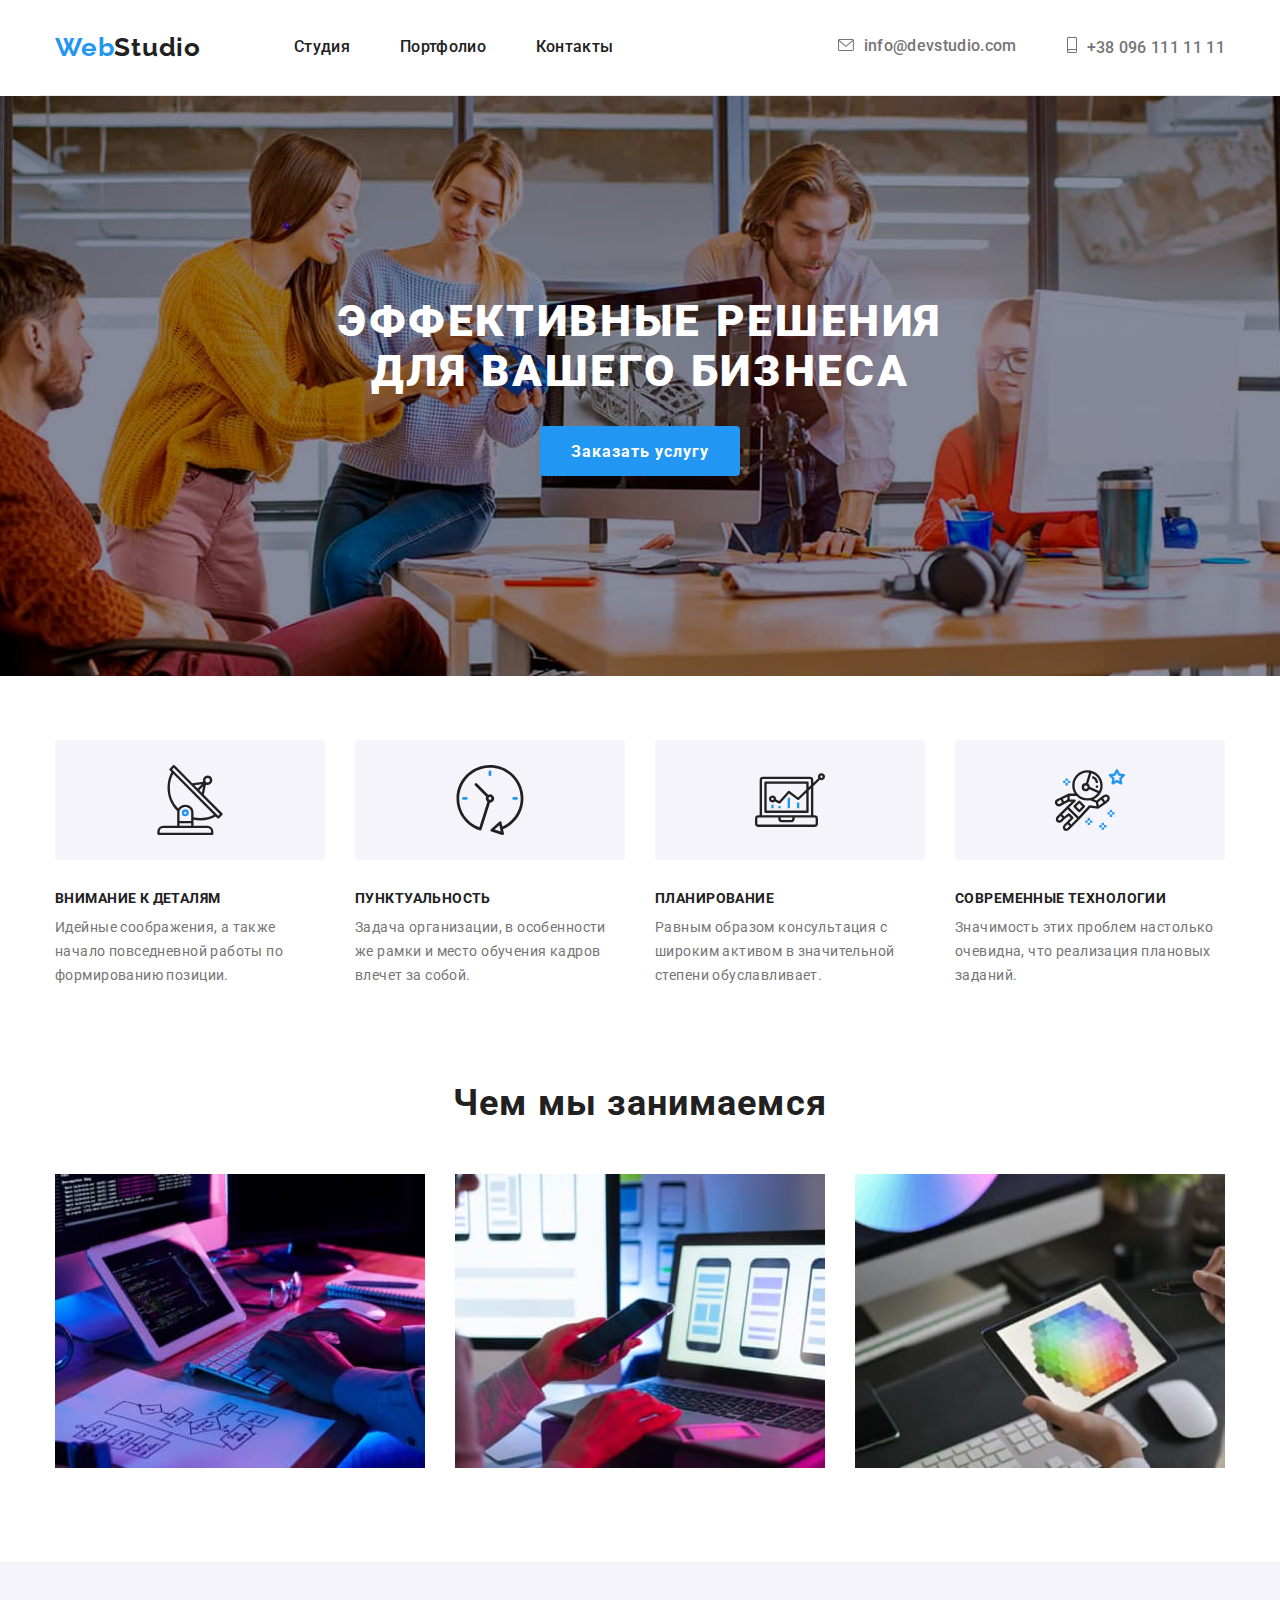
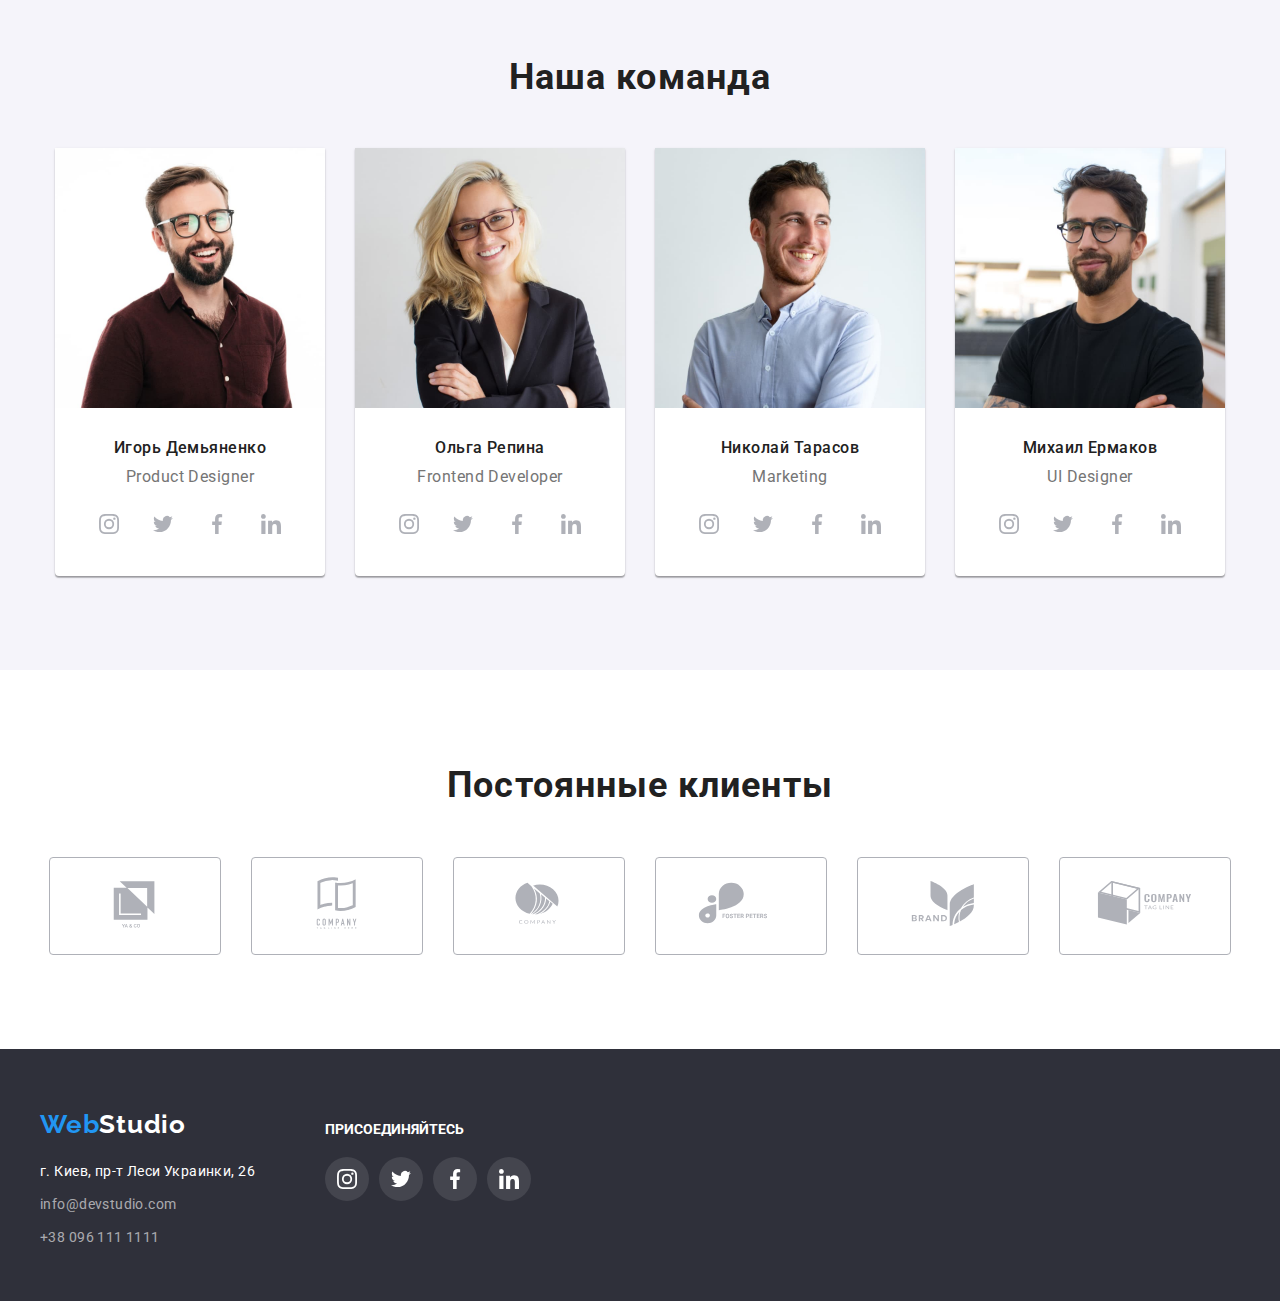
==== commit 01999085: "edited according to the mentor's commentators" ====
--- a/index.html
+++ b/index.html
@@ -36,18 +36,18 @@
             <!-- Контактні дані -->
                 <ul class="header-contact-list list">
                     <li class="header-contact-list-item">
-                        <div class="header-contact-list-item-info">
-                            <svg class="header-icon" width="16" height="12"><use href="./images/icons.svg#icon-envelope"></use></svg>
-                            <a class="header-contact-link link" href="mailto:info@devstudio.com" lang="en">info@devstudio.com</a>
-                        </div>
+                        <a class="header-contact-link link" href="mailto:info@devstudio.com" lang="en">
+                            <svg class="header-icon" width="16" height="12">
+                                <use href="./images/icons.svg#icon-envelope"></use>
+                            </svg>info@devstudio.com
+                        </a>
                     </li>
                     <li class="header-contact-list-item">
-                        <div class="header-contact-list-item-info">
+                        <a class="header-contact-link link" href="tel:+380961111111">
                             <svg class="header-icon" width="10" height="16">
                                 <use href="./images/icons.svg#icon-smartphone"></use>
-                            </svg>
-                            <a class="header-contact-link link" href="tel:+380961111111">+38 096 111 11 11</a>
-                        </div>
+                            </svg>+38 096 111 11 11
+                        </a>
                     </li>
                 </ul>
         </div>
@@ -128,40 +128,32 @@
                         <p class="team-list-item-text" lang="en">Product Designer</p>
                         <ul class="team-social-link-list list">
                             <li class="team-social-link-list-item">
-                                <div class="team-social-link-icon-container">
-                                    <a class="team-social-link link" href="">
-                                        <svg class="team-social-link-icon" width="20" height="20">
-                                            <use href="./images/icons.svg#icon-instagram"></use>
-                                        </svg>
-                                    </a>
-                                </div>
-                            </li>
-                            <li class="team-social-link-list-item">
-                                <div class="team-social-link-icon-container">
-                                    <a class="team-social-link link" href="">
-                                        <svg class="team-social-link-icon" width="20" height="20">
-                                            <use href="./images/icons.svg#icon-twitter"></use>
-                                        </svg>
-                                    </a>
-                                </div>
-                            </li>
-                            <li class="team-social-link-list-item">
-                                <div class="team-social-link-icon-container">
-                                    <a class="team-social-link link" href="">
-                                        <svg class="team-social-link-icon" width="20" height="20">
-                                            <use href="./images/icons.svg#icon-facebook"></use>
-                                        </svg>
-                                    </a>
-                                </div>
-                            </li>
-                            <li class="team-social-link-list-item">
-                                <div class="team-social-link-icon-container">
-                                    <a class="team-social-link link" href="">
-                                        <svg class="team-social-link-icon" width="20" height="20">
-                                            <use href="./images/icons.svg#icon-linkedin"></use>
-                                        </svg>
-                                    </a>
-                                </div>
+                                <a class="team-social-link link" href="">
+                                    <svg class="team-social-link-icon" width="20" height="20">
+                                        <use href="./images/icons.svg#icon-instagram"></use>
+                                    </svg>
+                                </a>
+                            </li>
+                            <li class="team-social-link-list-item">
+                                <a class="team-social-link link" href="">
+                                    <svg class="team-social-link-icon" width="20" height="20">
+                                        <use href="./images/icons.svg#icon-twitter"></use>
+                                    </svg>
+                                </a>
+                            </li>
+                            <li class="team-social-link-list-item">
+                                <a class="team-social-link link" href="">
+                                    <svg class="team-social-link-icon" width="20" height="20">
+                                        <use href="./images/icons.svg#icon-facebook"></use>
+                                    </svg>
+                                </a>
+                            </li>
+                            <li class="team-social-link-list-item">
+                                <a class="team-social-link link" href="">
+                                    <svg class="team-social-link-icon" width="20" height="20">
+                                        <use href="./images/icons.svg#icon-linkedin"></use>
+                                    </svg>
+                                </a>
                             </li>
                         </ul>
                     </li>
@@ -171,40 +163,32 @@
                         <p class="team-list-item-text" lang="en">Frontend Developer</p>
                         <ul class="team-social-link-list list">
                             <li class="team-social-link-list-item">
-                                <div class="team-social-link-icon-container">
-                                    <a class="team-social-link link" href="">
-                                        <svg class="team-social-link-icon" width="20" height="20">
-                                            <use href="./images/icons.svg#icon-instagram"></use>
-                                        </svg>
-                                    </a>
-                                </div>
-                            </li>
-                            <li class="team-social-link-list-item">
-                                <div class="team-social-link-icon-container">
-                                    <a class="team-social-link link" href="">
-                                        <svg class="team-social-link-icon" width="20" height="20">
-                                            <use href="./images/icons.svg#icon-twitter"></use>
-                                        </svg>
-                                    </a>
-                                </div>
-                            </li>
-                            <li class="team-social-link-list-item">
-                                <div class="team-social-link-icon-container">
-                                    <a class="team-social-link link" href="">
-                                        <svg class="team-social-link-icon" width="20" height="20">
-                                            <use href="./images/icons.svg#icon-facebook"></use>
-                                        </svg>
-                                    </a>
-                                </div>
-                            </li>
-                            <li class="team-social-link-list-item">
-                                <div class="team-social-link-icon-container">
-                                    <a class="team-social-link link" href="">
-                                        <svg class="team-social-link-icon" width="20" height="20">
-                                            <use href="./images/icons.svg#icon-linkedin"></use>
-                                        </svg>
-                                    </a>
-                                </div>
+                                <a class="team-social-link link" href="">
+                                    <svg class="team-social-link-icon" width="20" height="20">
+                                        <use href="./images/icons.svg#icon-instagram"></use>
+                                    </svg>
+                                </a>
+                            </li>
+                            <li class="team-social-link-list-item">
+                                <a class="team-social-link link" href="">
+                                    <svg class="team-social-link-icon" width="20" height="20">
+                                        <use href="./images/icons.svg#icon-twitter"></use>
+                                    </svg>
+                                </a>
+                            </li>
+                            <li class="team-social-link-list-item">
+                                <a class="team-social-link link" href="">
+                                    <svg class="team-social-link-icon" width="20" height="20">
+                                        <use href="./images/icons.svg#icon-facebook"></use>
+                                    </svg>
+                                </a>
+                            </li>
+                            <li class="team-social-link-list-item">
+                                <a class="team-social-link link" href="">
+                                    <svg class="team-social-link-icon" width="20" height="20">
+                                        <use href="./images/icons.svg#icon-linkedin"></use>
+                                    </svg>
+                                </a>
                             </li>
                         </ul>
                     </li>
@@ -214,40 +198,32 @@
                         <p class="team-list-item-text" lang="en">Marketing</p>
                         <ul class="team-social-link-list list">
                             <li class="team-social-link-list-item">
-                                <div class="team-social-link-icon-container">
-                                    <a class="team-social-link link" href="">
-                                        <svg class="team-social-link-icon" width="20" height="20">
-                                            <use href="./images/icons.svg#icon-instagram"></use>
-                                        </svg>
-                                    </a>
-                                </div>
-                            </li>
-                            <li class="team-social-link-list-item">
-                                <div class="team-social-link-icon-container">
-                                    <a class="team-social-link link" href="">
-                                        <svg class="team-social-link-icon" width="20" height="20">
-                                            <use href="./images/icons.svg#icon-twitter"></use>
-                                        </svg>
-                                    </a>
-                                </div>
-                            </li>
-                            <li class="team-social-link-list-item">
-                                <div class="team-social-link-icon-container">
-                                    <a class="team-social-link link" href="">
-                                        <svg class="team-social-link-icon" width="20" height="20">
-                                            <use href="./images/icons.svg#icon-facebook"></use>
-                                        </svg>
-                                    </a>
-                                </div>
-                            </li>
-                            <li class="team-social-link-list-item">
-                                <div class="team-social-link-icon-container">
-                                    <a class="team-social-link link" href="">
-                                        <svg class="team-social-link-icon" width="20" height="20">
-                                            <use href="./images/icons.svg#icon-linkedin"></use>
-                                        </svg>
-                                    </a>
-                                </div>
+                                <a class="team-social-link link" href="">
+                                    <svg class="team-social-link-icon" width="20" height="20">
+                                        <use href="./images/icons.svg#icon-instagram"></use>
+                                    </svg>
+                                </a>
+                            </li>
+                            <li class="team-social-link-list-item">
+                                <a class="team-social-link link" href="">
+                                    <svg class="team-social-link-icon" width="20" height="20">
+                                        <use href="./images/icons.svg#icon-twitter"></use>
+                                    </svg>
+                                </a>
+                            </li>
+                            <li class="team-social-link-list-item">
+                                <a class="team-social-link link" href="">
+                                    <svg class="team-social-link-icon" width="20" height="20">
+                                        <use href="./images/icons.svg#icon-facebook"></use>
+                                    </svg>
+                                </a>
+                            </li>
+                            <li class="team-social-link-list-item">
+                                <a class="team-social-link link" href="">
+                                    <svg class="team-social-link-icon" width="20" height="20">
+                                        <use href="./images/icons.svg#icon-linkedin"></use>
+                                    </svg>
+                                </a>
                             </li>
                         </ul>
                     </li>
@@ -256,42 +232,34 @@
                         <h3 class="team-list-item-title">Михаил Ермаков</h3>
                         <p class="team-list-item-text" lang="en">UI Designer</p>
                         <ul class="team-social-link-list list">
-                            <li class="team-social-link-list-item">
-                                <div class="team-social-link-icon-container">
-                                    <a class="team-social-link link" href="">
-                                        <svg class="team-social-link-icon" width="20" height="20">
-                                            <use href="./images/icons.svg#icon-instagram"></use>
-                                        </svg>
-                                    </a>
-                                </div>
-                            </li>
-                            <li class="team-social-link-list-item">
-                                <div class="team-social-link-icon-container">
-                                    <a class="team-social-link link" href="">
-                                        <svg class="team-social-link-icon" width="20" height="20">
-                                            <use href="./images/icons.svg#icon-twitter"></use>
-                                        </svg>
-                                    </a>
-                                </div>
-                            </li>
-                            <li class="team-social-link-list-item">
-                                <div class="team-social-link-icon-container">
-                                    <a class="team-social-link link" href="">
-                                        <svg class="team-social-link-icon" width="20" height="20">
-                                            <use href="./images/icons.svg#icon-facebook"></use>
-                                        </svg>
-                                    </a>
-                                </div>
-                            </li>
-                            <li class="team-social-link-list-item">
-                                <div class="team-social-link-icon-container">
-                                    <a class="team-social-link link" href="">
-                                        <svg class="team-social-link-icon" width="20" height="20">
-                                            <use href="./images/icons.svg#icon-linkedin"></use>
-                                        </svg>
-                                    </a>
-                                </div>
-                            </li>
+                        <li class="team-social-link-list-item">
+                            <a class="team-social-link link" href="">
+                                <svg class="team-social-link-icon" width="20" height="20">
+                                    <use href="./images/icons.svg#icon-instagram"></use>
+                                </svg>
+                            </a>
+                        </li>
+                        <li class="team-social-link-list-item">
+                            <a class="team-social-link link" href="">
+                                <svg class="team-social-link-icon" width="20" height="20">
+                                    <use href="./images/icons.svg#icon-twitter"></use>
+                                </svg>
+                            </a>
+                        </li>
+                        <li class="team-social-link-list-item">
+                            <a class="team-social-link link" href="">
+                                <svg class="team-social-link-icon" width="20" height="20">
+                                    <use href="./images/icons.svg#icon-facebook"></use>
+                                </svg>
+                            </a>
+                        </li>
+                        <li class="team-social-link-list-item">
+                            <a class="team-social-link link" href="">
+                                <svg class="team-social-link-icon" width="20" height="20">
+                                    <use href="./images/icons.svg#icon-linkedin"></use>
+                                </svg>
+                            </a>
+                        </li>
                         </ul>
                     </li>
                 </ul>
@@ -354,40 +322,32 @@
                     <h3 class="footer-social-link-title">присоединяйтесь</h3>
                     <ul class="footer-social-link-list list">
                         <li class="footer-social-link-list-item">
-                            <div class="footer-social-link-icon-container">
-                                <a class="footer-social-link link" href="">
-                                    <svg class="footer-social-link-icon" width="20" height="20">
-                                        <use href="./images/icons.svg#icon-instagram"></use>
-                                    </svg>
-                                </a>
-                            </div>
+                            <a class="footer-social-link link" href="">
+                                <svg class="footer-social-link-icon" width="20" height="20">
+                                    <use href="./images/icons.svg#icon-instagram"></use>
+                                </svg>
+                            </a>
                         </li>   
                         <li class="footer-social-link-list-item">
-                            <div class="footer-social-link-icon-container">
-                                <a class="footer-social-link link" href="">
-                                    <svg class="footer-social-link-icon" width="20" height="20">
-                                        <use href="./images/icons.svg#icon-twitter"></use>
-                                    </svg>
-                                </a>
-                            </div>
+                            <a class="footer-social-link link" href="">
+                                <svg class="footer-social-link-icon" width="20" height="20">
+                                    <use href="./images/icons.svg#icon-twitter"></use>
+                                </svg>
+                            </a>
                         </li>
                         <li class="footer-social-link-list-item">
-                            <div class="footer-social-link-icon-container">
-                                <a class="footer-social-link link" href="">
-                                    <svg class="footer-social-link-icon" width="20" height="20">
-                                        <use href="./images/icons.svg#icon-facebook"></use>
-                                    </svg>
-                                </a>
-                            </div>
+                            <a class="footer-social-link link" href="">
+                                <svg class="footer-social-link-icon" width="20" height="20">
+                                    <use href="./images/icons.svg#icon-facebook"></use>
+                                </svg>
+                            </a>
                         </li>
                         <li class="footer-social-link-list-item">
-                            <div class="footer-social-link-icon-container">
-                                <a class="footer-social-link link" href="">
-                                    <svg class="footer-social-link-icon" width="20" height="20">
-                                        <use href="./images/icons.svg#icon-linkedin"></use>
-                                    </svg>
-                                </a>
-                            </div>
+                            <a class="footer-social-link link" href="">
+                                <svg class="footer-social-link-icon" width="20" height="20">
+                                    <use href="./images/icons.svg#icon-linkedin"></use>
+                                </svg>
+                            </a>
                         </li>
                     </ul>
                 </li>
--- a/css/styles.css
+++ b/css/styles.css
@@ -166,7 +166,7 @@
 .header-contact-list {
     display: flex;
     flex-direction: row;
-    align-items: center;
+    align-content: center;
 }
 
 .header-contact-list, .list {}
@@ -193,21 +193,22 @@
 
 .header-icon {
     margin-right: 10px;
-    fill: var(--secondary-txt-cl);
+    fill: currentColor;
 }
 
 .header-icon:hover,
 .header-icon:focus {
-    fill: var(--accent-txt-cl);
+    fill: currentColor;
 }
 
 /* hero*/
 .hero {
     max-width: 1600px;
-    background-image: url(../images/Img.svg), linear-gradient(to right, rgba(47, 48, 58, 0.4),rgba(47, 48, 58, 0.4));
+    background-image: url(../images/Img.jpg), linear-gradient(to right, rgba(47, 48, 58, 0.4),rgba(47, 48, 58, 0.4));
     background-repeat: no-repeat;
     background-position: center;
-    background-size: contain;
+    background-size: cover;
+    margin: 0 auto;
 }
 
 .hero-container {
@@ -251,13 +252,16 @@
 }
 
 /* benefits */
-.benefits-list {
-    display: flex;
-    justify-content: space-between;
-    align-items: center;
-    flex-direction: row;
+.benefits-container {
     padding-top: 94px;
     padding-bottom: 94px;
+}
+
+.benefits-list {
+    display: flex;
+    justify-content: space-between;
+    align-items: center;
+    flex-direction: row;
 }
 
 /* benefits-set start */
@@ -272,7 +276,6 @@
 .benefits-set-item {
     flex-basis: calc(100% / var(--benefits-items) - var(--benefits-gap));
     margin-left: var(--benefits-gap);
-    margin-top: var(--benefits-gap);
 }
 /* benefits-set end */
 
@@ -376,13 +379,13 @@
     text-align: center;
     letter-spacing: 0.03em;
     color: var(--secondary-txt-cl);
+    margin-bottom: 16px;
 }
 
 .team-social-link-list {
     display: flex;
     flex-direction: row;
     justify-content: center;
-    margin-top: 16px;
 }
 
 .team-social-link-list-item {
@@ -393,26 +396,31 @@
     margin-right: 0;
 }
 
-.team-social-link-icon-container {
+.team-social-link {
+    display: flex;
+    align-items: center;
+    justify-content: center;
     width: 44px;
     height: 44px;
+    color: var(--logo-icons-main-cl);
     background-color: var(--main-bg-cl);
     border-radius: 50%;
 }
 
-.team-social-link-icon-container:hover,
-.team-social-link-icon-container:focus {
+.team-social-link:hover,
+.team-social-link:focus {
+    color: var(--logo-icons-secondary-accent-cl);
     background-color: var(--logo-icons-accent-cl);
 }
 
 .team-social-link-icon {
-    fill: var(--logo-icons-main-cl);
+    fill: currentColor;
     margin: 12px;
 }
 
 .team-social-link-icon:hover,
 .team-social-link-icon:focus {
-    fill: var(--logo-icons-secondary-accent-cl);
+    fill: currentColor;
 }
 
 /* clients */
@@ -434,31 +442,34 @@
 }
 
 .clients-list-item {
+    
+}
+
+.clients-list-item {
     margin-right: 30px;
+    padding: 16px 32px;
+    color: var(--logo-icons-main-cl);
+    border: 1px solid var(--logo-icons-main-cl);
+    border-radius: 4px;
 }
 
 .clients-list-item:last-child {
     margin-right: 0;
 }
 
+.clients-list-item:hover,
+.clients-list-item:focus {
+    color: var(--logo-icons-accent-cl);
+    border: 1px solid var(--logo-icons-accent-cl);
+}
+
 .clients-icon {
-    fill: var(--logo-icons-main-cl);
+    fill: currentColor;
 }
 
 .clients-icon:hover,
 .clients-icon:focus {
-    fill: var(--logo-icons-accent-cl);
-}
-
-.clients-list-item {
-    padding: 16px 32px;
-    border: 1px solid var(--logo-icons-main-cl);
-    border-radius: 4px;
-}
-
-.clients-list-item:hover,
-.clients-list-item:focus {
-    border: 1px solid var(--logo-icons-accent-cl);
+    fill: currentColor;
 }
 
 /* portfolio */
@@ -564,6 +575,7 @@
 }
 
 .footer-container {
+    height: 252px;
     display: flex;
     flex-direction: row;
     padding: 0;
@@ -575,11 +587,14 @@
     justify-content: flex-start;
     list-style-type: none;
     padding: 0;
+    margin-top: 0;
+    margin-bottom: 0;
 }
 
 .footer-contact-container {
-    margin-top: 60px;
     margin-right:  70px;
+    padding-top: 60px;
+    padding-bottom: 60px;
 }
 
 .footer-logo {}
@@ -630,8 +645,8 @@
 }
 
 .footer-social-link-container {
-    margin-top: 72px;
-    margin-bottom: 100px;
+    padding-top: 72px;
+    padding-bottom: 100px;
 }
 
 .footer-social-link-title {
@@ -656,19 +671,23 @@
     margin-right: 0;
 }
 
-.footer-social-link-icon-container {
+.footer-social-link {
+    display: flex;
+    align-items: center;
+    justify-content: center;
     width: 44px;
     height: 44px;
     border-radius: 50%;
+    color: var(--logo-icons-secondary-accent-cl);
     background: rgba(255, 255, 255, 0.1);
 }
 
-.footer-social-link-icon-container:hover,
-.footer-social-link-icon-container:focus {
+.footer-social-link:hover,
+.footer-social-link:focus {
     background: var(--logo-icons-accent-cl);
 }
 
 .footer-social-link-icon {
-    fill: var(--logo-icons-secondary-accent-cl);
+    fill: currentColor;
     margin: 12px;
 }